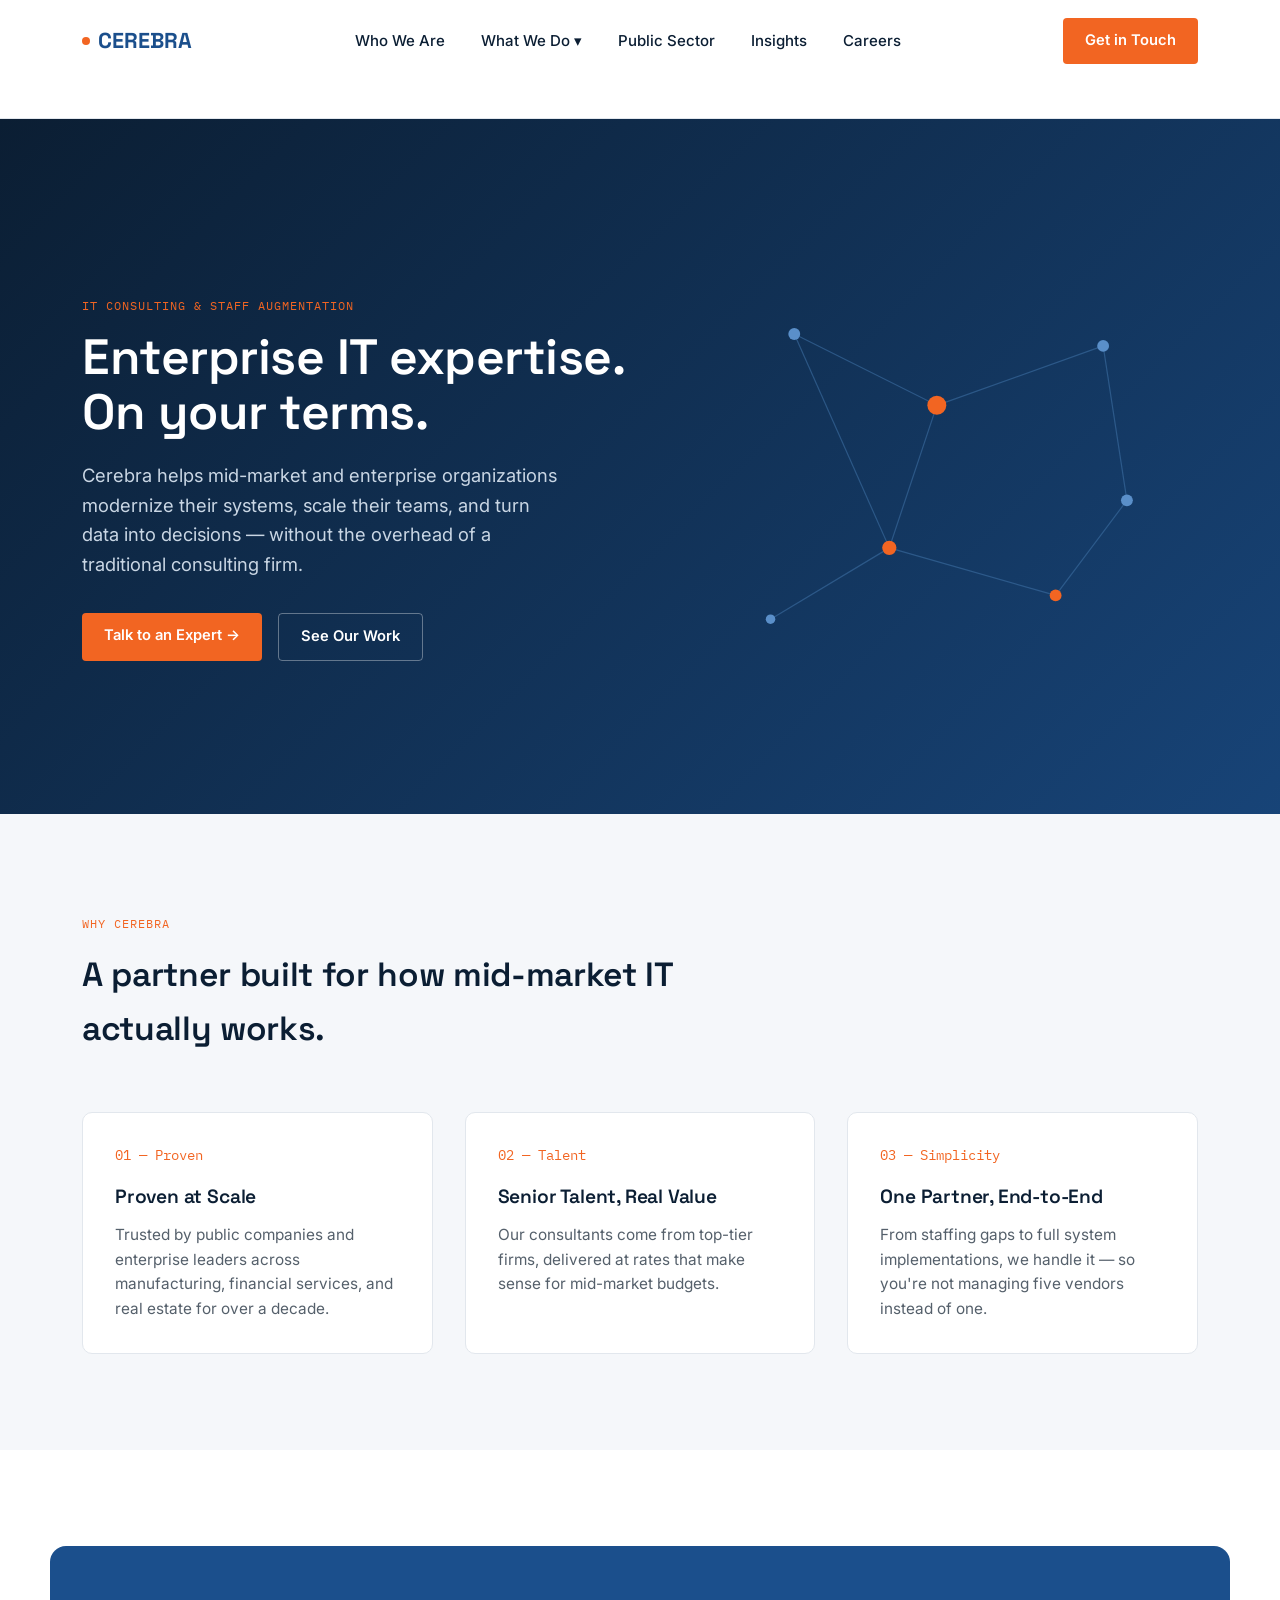
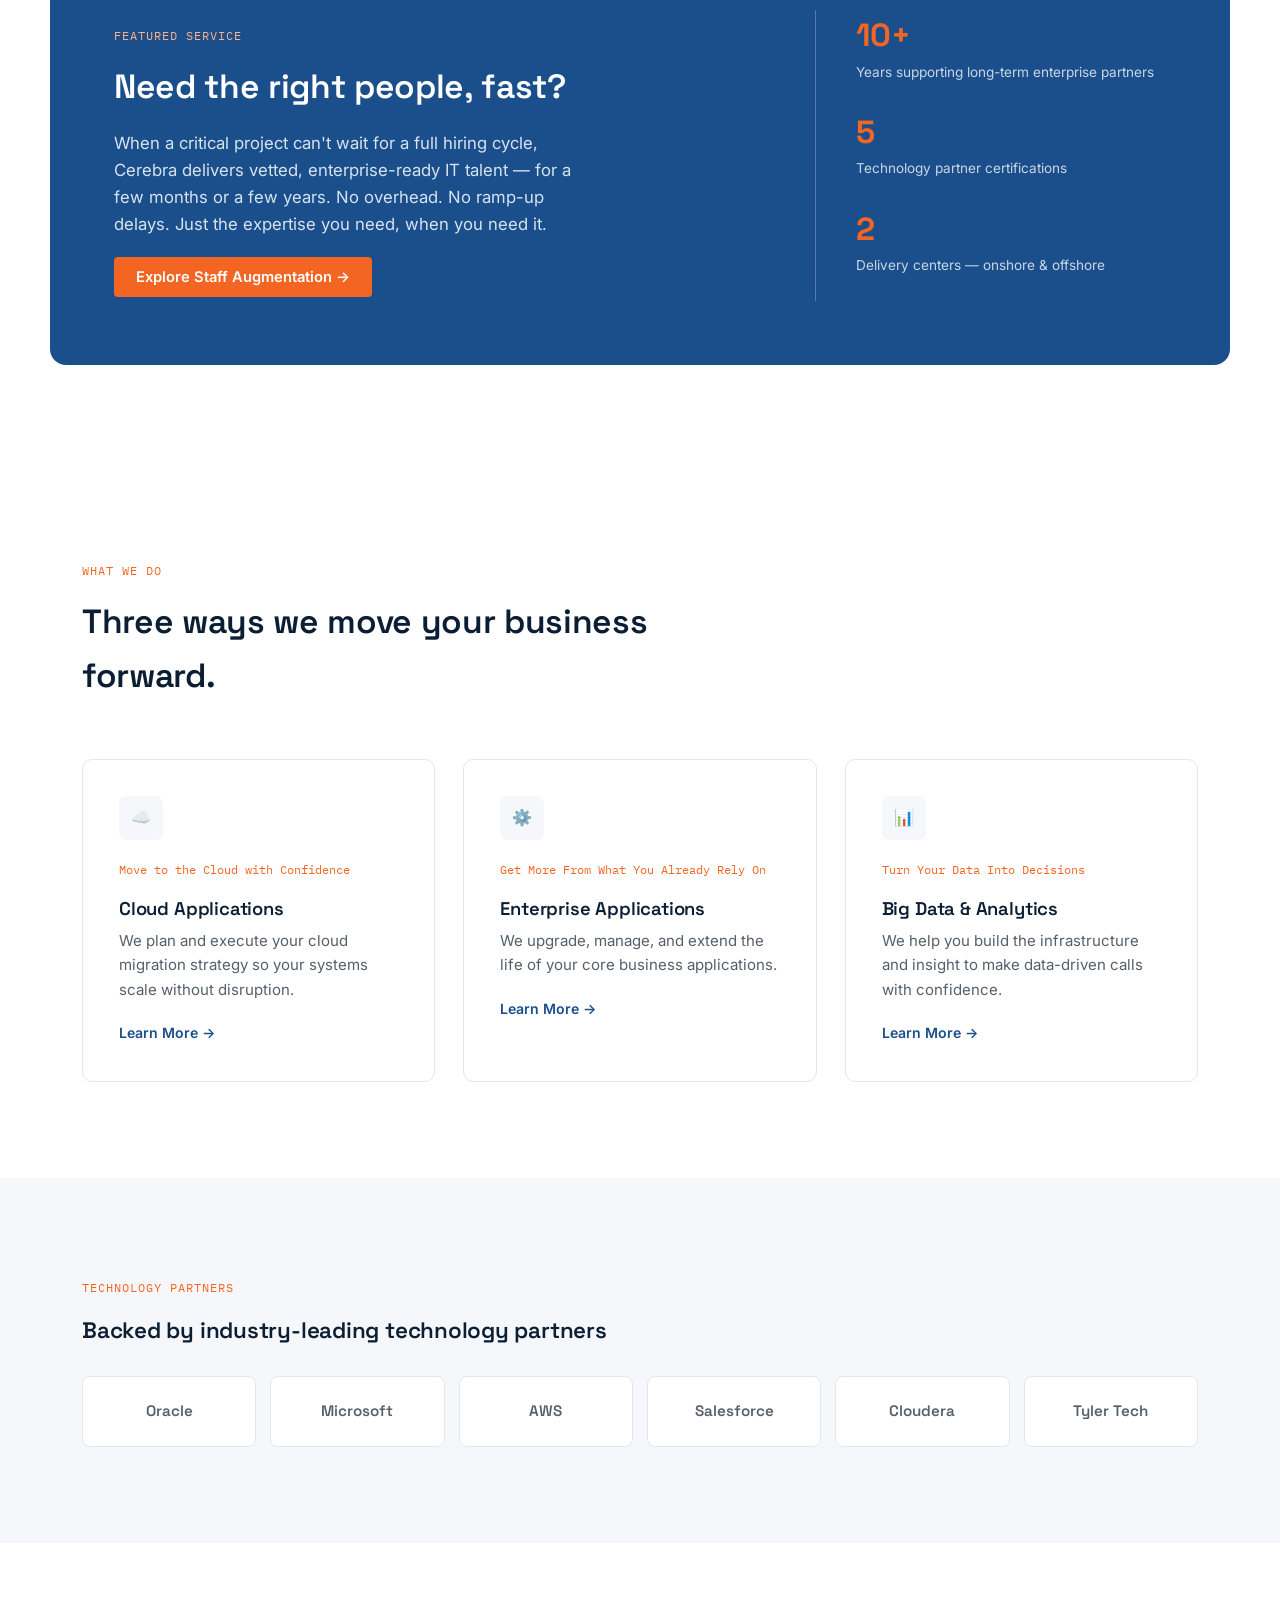
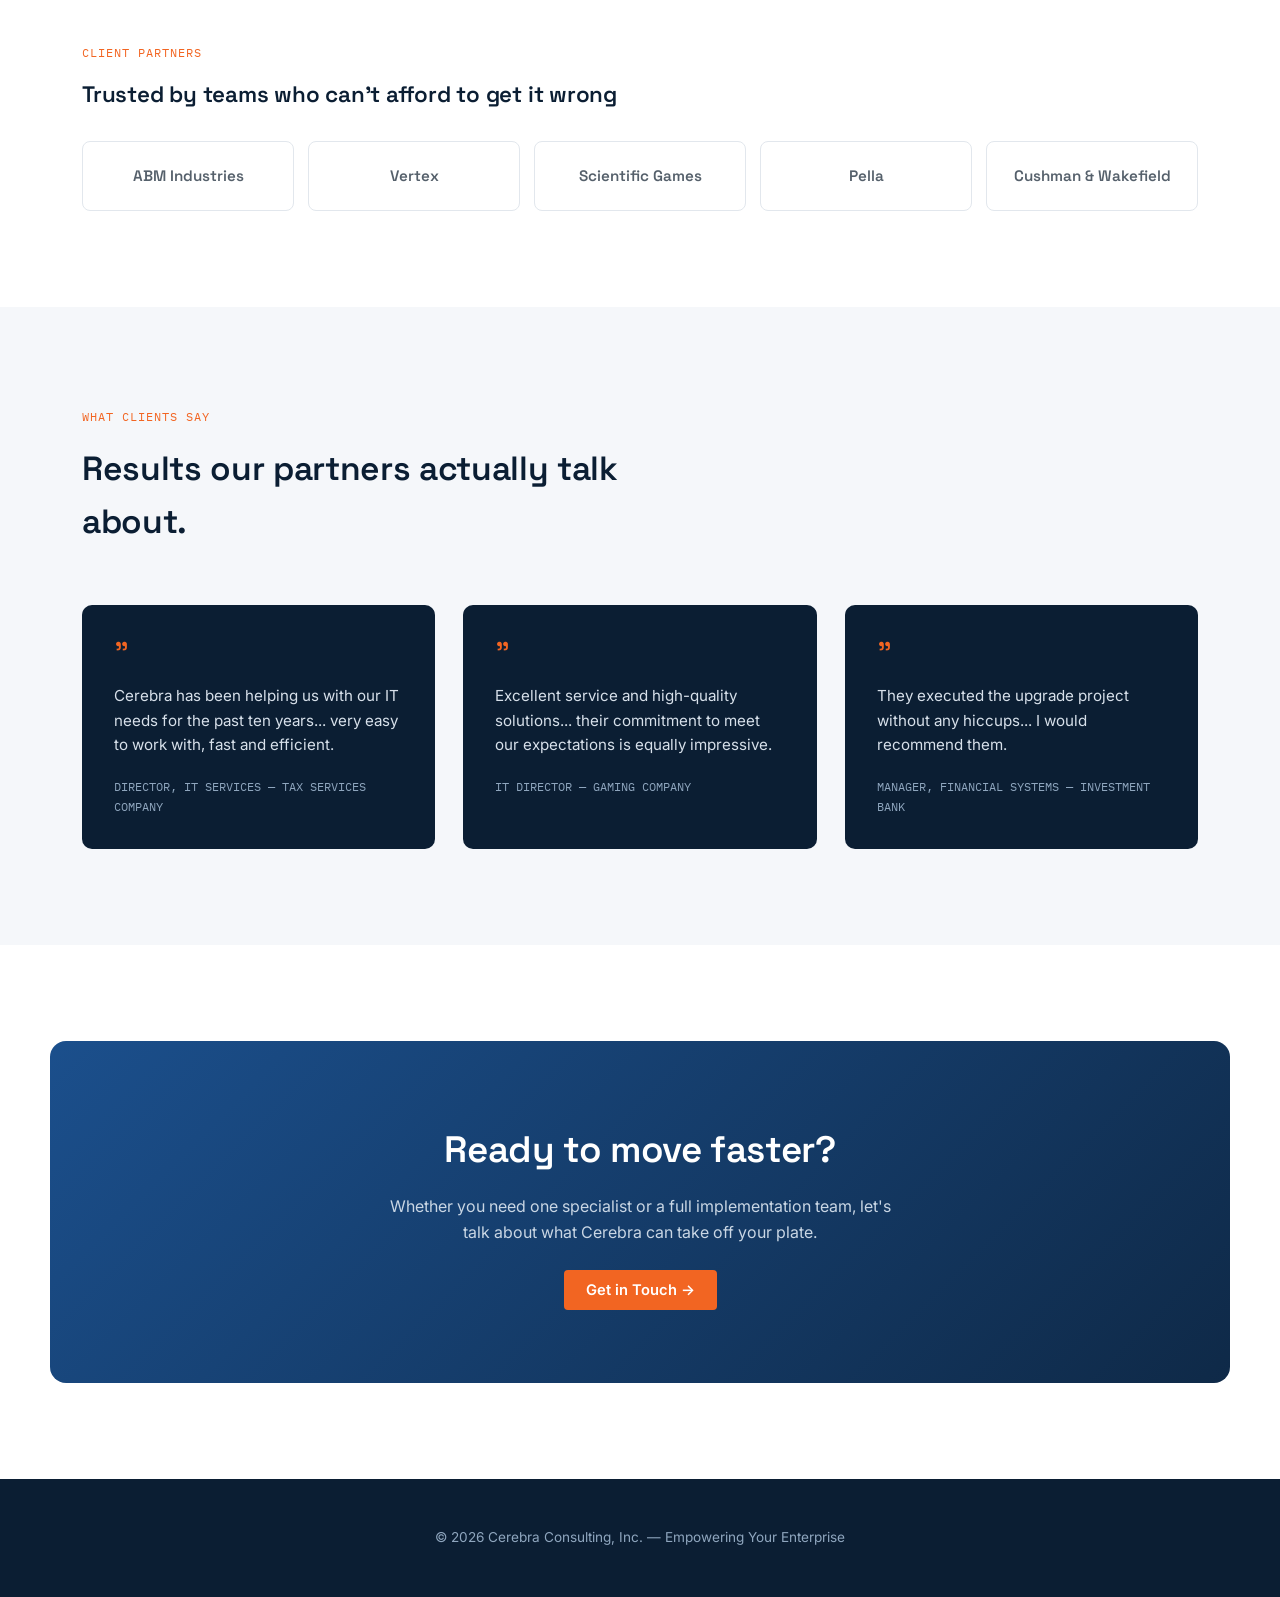
==== index.html @ 01a9248c "Add files via upload" ====
<!DOCTYPE html>
<html lang="en">
<head>
<meta charset="UTF-8">
<meta name="viewport" content="width=device-width, initial-scale=1.0">
<title>Cerebra Consulting — Enterprise IT Expertise. On Your Terms.</title>
<link rel="preconnect" href="https://fonts.googleapis.com">
<link href="https://fonts.googleapis.com/css2?family=Space+Grotesk:wght@400;500;600;700&family=Inter:wght@400;500;600&family=IBM+Plex+Mono:wght@400;500&display=swap" rel="stylesheet">
<link rel="stylesheet" href="style.css">
</head>
<body>

<nav>
  <div class="wrap">
    <a href="index.html" class="logo"><span class="dot"></span>CEREBRA</a>
    <div class="navlinks">
      <a href="about.html">Who We Are</a>
      <div>
        <a href="#">What We Do ▾</a>
        <div class="dropdown">
          <div class="dropdown-col">
            <h4>Services</h4>
            <a href="staff-augmentation.html">Staff Augmentation</a>
            <a href="cloud-applications.html">Cloud Applications</a>
            <a href="enterprise-applications.html">Enterprise Applications</a>
            <a href="big-data-analytics.html">Big Data & Analytics</a>
          </div>
          <div class="dropdown-col">
            <h4>Industries</h4>
            <a href="about.html#industries">Manufacturing</a>
            <a href="about.html#industries">Financial Services</a>
            <a href="about.html#industries">Real Estate</a>
            <a href="about.html#industries">Gaming & Entertainment</a>
          </div>
          <div class="dropdown-col">
            <h4>Partners</h4>
            <a href="index.html#partners">Oracle</a>
            <a href="index.html#partners">Microsoft</a>
            <a href="index.html#partners">AWS</a>
            <a href="index.html#partners">Salesforce</a>
          </div>
        </div>
      </div>
      <a href="public-sector.html">Public Sector</a>
      <a href="index.html#insights">Insights</a>
      <a href="about.html#careers">Careers</a>
    </div>
    <a href="contact.html" class="cta-btn" style="margin-right:0;">Get in Touch</a>
    <button class="hamburger" id="hamburgerBtn" aria-label="Open menu">
      <span></span><span></span><span></span>
    </button>
  </div>
  <div class="wrap">
    <div class="mobile-panel" id="mobilePanel">
      <a href="about.html">Who We Are</a>
      <a href="staff-augmentation.html">Staff Augmentation</a>
      <a href="cloud-applications.html">Cloud Applications</a>
      <a href="enterprise-applications.html">Enterprise Applications</a>
      <a href="big-data-analytics.html">Big Data & Analytics</a>
      <a href="public-sector.html">Public Sector</a>
      <a href="contact.html">Contact</a>
      <a href="contact.html" class="cta-btn">Get in Touch</a>
    </div>
  </div>
</nav>
<script>
  document.getElementById('hamburgerBtn').addEventListener('click', function(){
    document.getElementById('mobilePanel').classList.toggle('open');
  });
</script>

<section class="hero">
  <div class="wrap">
    <div>
      <span class="eyebrow">IT Consulting &amp; Staff Augmentation</span>
      <h1>Enterprise IT expertise.<br>On your terms.</h1>
      <p>Cerebra helps mid-market and enterprise organizations modernize their systems, scale their teams, and turn data into decisions — without the overhead of a traditional consulting firm.</p>
      <div class="hero-ctas">
        <a href="contact.html" class="cta-btn">Talk to an Expert →</a>
        <a href="about.html" class="btn-secondary">See Our Work</a>
      </div>
    </div>
    <svg id="network" viewBox="0 0 400 400" xmlns="http://www.w3.org/2000/svg">
      <g stroke="#3D6FA3" stroke-width="1" opacity="0.6">
        <line x1="60" y1="80" x2="180" y2="140"/>
        <line x1="180" y1="140" x2="320" y2="90"/>
        <line x1="180" y1="140" x2="140" y2="260"/>
        <line x1="140" y1="260" x2="280" y2="300"/>
        <line x1="140" y1="260" x2="40" y2="320"/>
        <line x1="280" y1="300" x2="340" y2="220"/>
        <line x1="320" y1="90" x2="340" y2="220"/>
        <line x1="60" y1="80" x2="140" y2="260"/>
      </g>
      <g fill="#F26522">
        <circle cx="180" cy="140" r="7"><animate attributeName="r" values="7;9;7" dur="3s" repeatCount="indefinite"/></circle>
        <circle cx="140" cy="260" r="6"/>
        <circle cx="280" cy="300" r="5"/>
      </g>
      <g fill="#5A8FC9">
        <circle cx="60" cy="80" r="5"/>
        <circle cx="320" cy="90" r="5"/>
        <circle cx="340" cy="220" r="5"/>
        <circle cx="40" cy="320" r="4"/>
      </g>
    </svg>
  </div>
</section>

<section class="pillars">
  <div class="wrap">
    <div class="section-head">
      <span class="eyebrow">Why Cerebra</span>
      <h2>A partner built for how mid-market IT actually works.</h2>
    </div>
    <div class="pillar-grid">
      <div class="pillar">
        <div class="pillar-num">01 — Proven</div>
        <h3>Proven at Scale</h3>
        <p>Trusted by public companies and enterprise leaders across manufacturing, financial services, and real estate for over a decade.</p>
      </div>
      <div class="pillar">
        <div class="pillar-num">02 — Talent</div>
        <h3>Senior Talent, Real Value</h3>
        <p>Our consultants come from top-tier firms, delivered at rates that make sense for mid-market budgets.</p>
      </div>
      <div class="pillar">
        <div class="pillar-num">03 — Simplicity</div>
        <h3>One Partner, End-to-End</h3>
        <p>From staffing gaps to full system implementations, we handle it — so you're not managing five vendors instead of one.</p>
      </div>
    </div>
  </div>
</section>

<section>
  <div class="staffaug">
    <div>
      <span class="eyebrow" style="color:#FFB088;">Featured Service</span>
      <h2>Need the right people, fast?</h2>
      <p>When a critical project can't wait for a full hiring cycle, Cerebra delivers vetted, enterprise-ready IT talent — for a few months or a few years. No overhead. No ramp-up delays. Just the expertise you need, when you need it.</p>
      <a href="staff-augmentation.html" class="cta-btn">Explore Staff Augmentation →</a>
    </div>
    <div class="staffaug-stats">
      <div class="stat"><div class="num">10+</div><div class="label">Years supporting long-term enterprise partners</div></div>
      <div class="stat"><div class="num">5</div><div class="label">Technology partner certifications</div></div>
      <div class="stat"><div class="num">2</div><div class="label">Delivery centers — onshore &amp; offshore</div></div>
    </div>
  </div>
</section>

<section>
  <div class="wrap">
    <div class="section-head">
      <span class="eyebrow">What We Do</span>
      <h2>Three ways we move your business forward.</h2>
    </div>
    <div class="focus-grid">
      <div class="focus-card">
        <div class="focus-icon">☁️</div>
        <span class="focus-tagline">Move to the Cloud with Confidence</span>
        <h3>Cloud Applications</h3>
        <p>We plan and execute your cloud migration strategy so your systems scale without disruption.</p>
        <a href="cloud-applications.html" class="learn">Learn More →</a>
      </div>
      <div class="focus-card">
        <div class="focus-icon">⚙️</div>
        <span class="focus-tagline">Get More From What You Already Rely On</span>
        <h3>Enterprise Applications</h3>
        <p>We upgrade, manage, and extend the life of your core business applications.</p>
        <a href="enterprise-applications.html" class="learn">Learn More →</a>
      </div>
      <div class="focus-card">
        <div class="focus-icon">📊</div>
        <span class="focus-tagline">Turn Your Data Into Decisions</span>
        <h3>Big Data &amp; Analytics</h3>
        <p>We help you build the infrastructure and insight to make data-driven calls with confidence.</p>
        <a href="big-data-analytics.html" class="learn">Learn More →</a>
      </div>
    </div>
  </div>
</section>

<section class="logostrip">
  <div class="wrap">
    <div class="section-head" style="margin-bottom:28px;">
      <span class="eyebrow">Technology Partners</span>
      <h2 style="font-size:1.4rem;">Backed by industry-leading technology partners</h2>
    </div>
    <div class="logo-row">
      <div class="logo-chip">Oracle</div>
      <div class="logo-chip">Microsoft</div>
      <div class="logo-chip">AWS</div>
      <div class="logo-chip">Salesforce</div>
      <div class="logo-chip">Cloudera</div>
      <div class="logo-chip">Tyler Tech</div>
    </div>
  </div>
</section>

<section>
  <div class="wrap">
    <div class="section-head" style="margin-bottom:28px;">
      <span class="eyebrow">Client Partners</span>
      <h2 style="font-size:1.4rem;">Trusted by teams who can't afford to get it wrong</h2>
    </div>
    <div class="logo-row">
      <div class="logo-chip">ABM Industries</div>
      <div class="logo-chip">Vertex</div>
      <div class="logo-chip">Scientific Games</div>
      <div class="logo-chip">Pella</div>
      <div class="logo-chip">Cushman &amp; Wakefield</div>
    </div>
  </div>
</section>

<section class="pillars">
  <div class="wrap">
    <div class="section-head">
      <span class="eyebrow">What Clients Say</span>
      <h2>Results our partners actually talk about.</h2>
    </div>
    <div class="testimonial-grid">
      <div class="testimonial">
        <span class="quote-mark">"</span>
        <p>Cerebra has been helping us with our IT needs for the past ten years... very easy to work with, fast and efficient.</p>
        <div class="who">DIRECTOR, IT SERVICES — TAX SERVICES COMPANY</div>
      </div>
      <div class="testimonial">
        <span class="quote-mark">"</span>
        <p>Excellent service and high-quality solutions... their commitment to meet our expectations is equally impressive.</p>
        <div class="who">IT DIRECTOR — GAMING COMPANY</div>
      </div>
      <div class="testimonial">
        <span class="quote-mark">"</span>
        <p>They executed the upgrade project without any hiccups... I would recommend them.</p>
        <div class="who">MANAGER, FINANCIAL SYSTEMS — INVESTMENT BANK</div>
      </div>
    </div>
  </div>
</section>

<section>
  <div class="final-cta">
    <h2>Ready to move faster?</h2>
    <p>Whether you need one specialist or a full implementation team, let's talk about what Cerebra can take off your plate.</p>
    <a href="contact.html" class="cta-btn">Get in Touch →</a>
  </div>
</section>

<footer>
  <div class="wrap">© 2026 Cerebra Consulting, Inc. — Empowering Your Enterprise</div>
</footer>

</body>
</html>
---- style.css ----
:root{
    --ink:#0B1E33;
    --blue:#1B4F8C;
    --blue-light:#2E6BB0;
    --orange:#F26522;
    --mist:#F5F7FA;
    --slate:#55606B;
    --white:#FFFFFF;
    --line:#E2E7ED;
  }
  *{box-sizing:border-box; margin:0; padding:0;}
  body{
    font-family:'Inter', sans-serif;
    color:var(--ink);
    background:var(--white);
    line-height:1.6;
    -webkit-font-smoothing:antialiased;
  }
  h1,h2,h3{
    font-family:'Space Grotesk', sans-serif;
    font-weight:600;
    letter-spacing:-0.01em;
  }
  .eyebrow{
    font-family:'IBM Plex Mono', monospace;
    font-size:0.78rem;
    letter-spacing:0.08em;
    text-transform:uppercase;
    color:var(--orange);
    margin-bottom:0.9rem;
    display:inline-block;
  }
  a{color:inherit; text-decoration:none;}
  .wrap{max-width:1180px; margin:0 auto; padding:0 32px;}
  section{padding:96px 0;}

  /* NAV */
  nav{
    position:sticky; top:0; z-index:50;
    background:rgba(255,255,255,0.92);
    backdrop-filter:blur(10px);
    border-bottom:1px solid var(--line);
  }
  nav .wrap{display:flex; align-items:center; justify-content:space-between; padding-top:18px; padding-bottom:18px;}
  .logo{font-family:'Space Grotesk'; font-weight:700; font-size:1.35rem; color:var(--blue); display:flex; align-items:center; gap:8px;}
  .logo .dot{width:8px; height:8px; border-radius:50%; background:var(--orange); display:inline-block;}
  .navlinks{display:flex; gap:36px; align-items:center; font-size:0.94rem; font-weight:500;}
  .navlinks > div{position:relative; cursor:pointer;}
  .navlinks a:hover{color:var(--blue);}
  .cta-btn{
    background:var(--orange); color:white; padding:11px 22px; border-radius:4px;
    font-weight:600; font-size:0.92rem; white-space:nowrap;
    transition:background 0.15s ease;
  }
  .cta-btn:hover{background:#d9560f;}
  .hamburger{display:none; flex-direction:column; gap:5px; cursor:pointer; background:none; border:none; padding:8px;}
  .hamburger span{width:24px; height:2px; background:var(--ink); display:block;}
  .mobile-panel{
    display:none; flex-direction:column; gap:2px; padding:16px 0 20px; border-top:1px solid var(--line);
  }
  .mobile-panel.open{display:flex;}
  .mobile-panel a{padding:12px 4px; font-weight:500; font-size:0.98rem; border-bottom:1px solid var(--line);}
  .mobile-panel .cta-btn{margin-top:14px; text-align:center;}
  .dropdown{
    display:none; position:absolute; top:calc(100% + 22px); left:50%; transform:translateX(-50%);
    background:var(--ink); color:white; border-radius:8px; padding:28px; min-width:520px;
    box-shadow:0 20px 40px rgba(11,30,51,0.25);
  }
  .navlinks > div:hover .dropdown{display:flex; gap:36px;}
  .dropdown-col h4{font-family:'IBM Plex Mono'; font-size:0.72rem; color:var(--orange); text-transform:uppercase; letter-spacing:0.06em; margin-bottom:14px;}
  .dropdown-col a{display:block; padding:6px 0; font-size:0.92rem; color:#D7E0EA; font-weight:400;}
  .dropdown-col a:hover{color:white;}

  /* HERO */
  .hero{
    background:linear-gradient(135deg, var(--ink) 0%, var(--blue) 130%);
    color:white; position:relative; overflow:hidden; padding:120px 0 100px;
  }
  .hero .wrap{display:grid; grid-template-columns:1.1fr 0.9fr; gap:60px; align-items:center; position:relative; z-index:2;}
  .hero h1{font-size:3.1rem; line-height:1.1; margin-bottom:22px;}
  .hero p{font-size:1.15rem; color:#C9D6E4; max-width:480px; margin-bottom:34px;}
  .hero-ctas{display:flex; gap:16px;}
  .btn-secondary{
    border:1px solid rgba(255,255,255,0.35); padding:11px 22px; border-radius:4px; font-weight:600; font-size:0.92rem;
  }
  .btn-secondary:hover{border-color:white;}
  #network{width:100%; height:100%;}

  /* WHY CEREBRA */
  .pillars{background:var(--mist);}
  .section-head{max-width:640px; margin-bottom:56px;}
  .section-head h2{font-size:2.1rem;}
  .pillar-grid{display:grid; grid-template-columns:repeat(3,1fr); gap:32px;}
  .pillar{background:white; border:1px solid var(--line); border-radius:10px; padding:32px;}
  .pillar-num{font-family:'IBM Plex Mono'; color:var(--orange); font-size:0.85rem; margin-bottom:16px;}
  .pillar h3{font-size:1.2rem; margin-bottom:10px;}
  .pillar p{color:var(--slate); font-size:0.96rem;}

  /* STAFF AUG FEATURE */
  .staffaug{
    background:var(--blue); color:white; border-radius:16px; margin:0 auto;
    max-width:1180px; padding:64px; display:grid; grid-template-columns:1.3fr 0.7fr; gap:48px; align-items:center;
  }
  .staffaug h2{font-size:2.1rem; margin-bottom:16px;}
  .staffaug p{color:#D7E3EF; font-size:1.05rem; margin-bottom:26px; max-width:480px;}
  .staffaug .cta-btn{background:var(--orange);}
  .staffaug-stats{border-left:1px solid rgba(255,255,255,0.25); padding-left:40px;}
  .stat{margin-bottom:24px;}
  .stat .num{font-family:'Space Grotesk'; font-size:2rem; font-weight:700; color:var(--orange);}
  .stat .label{font-size:0.85rem; color:#C9D6E4;}

  /* FOCUS AREAS */
  .focus-grid{display:grid; grid-template-columns:repeat(3,1fr); gap:28px;}
  .focus-card{border:1px solid var(--line); border-radius:10px; padding:36px; transition:box-shadow 0.15s ease, transform 0.15s ease;}
  .focus-card:hover{box-shadow:0 12px 30px rgba(11,30,51,0.08); transform:translateY(-2px);}
  .focus-icon{width:44px; height:44px; border-radius:8px; background:var(--mist); display:flex; align-items:center; justify-content:center; margin-bottom:20px;}
  .focus-card h3{font-size:1.15rem; margin-bottom:6px;}
  .focus-tagline{font-family:'IBM Plex Mono'; font-size:0.78rem; color:var(--orange); margin-bottom:14px; display:block;}
  .focus-card p{color:var(--slate); font-size:0.94rem; margin-bottom:18px;}
  .focus-card .learn{font-size:0.88rem; font-weight:600; color:var(--blue);}

  /* PARTNERS / CLIENTS */
  .logostrip{background:var(--mist);}
  .logo-row{display:flex; flex-wrap:wrap; gap:14px; justify-content:space-between;}
  .logo-chip{
    flex:1; min-width:150px; text-align:center; padding:22px 10px; background:white; border:1px solid var(--line); border-radius:8px;
    font-family:'Space Grotesk'; font-weight:600; color:var(--slate); font-size:0.95rem;
  }

  /* TESTIMONIALS */
  .testimonial-grid{display:grid; grid-template-columns:repeat(3,1fr); gap:28px;}
  .testimonial{background:var(--ink); color:white; border-radius:10px; padding:32px;}
  .testimonial .quote-mark{color:var(--orange); font-family:'Space Grotesk'; font-size:2.2rem; line-height:1; margin-bottom:12px; display:block;}
  .testimonial p{color:#D7E0EA; font-size:0.95rem; margin-bottom:20px;}
  .testimonial .who{font-family:'IBM Plex Mono'; font-size:0.78rem; color:#8FA6BE;}

  /* FINAL CTA */
  .final-cta{
    background:linear-gradient(135deg, var(--blue) 0%, var(--ink) 130%); color:white; text-align:center; border-radius:16px;
    margin:0 auto; max-width:1180px; padding:80px 40px;
  }
  .final-cta h2{font-size:2.3rem; margin-bottom:14px;}
  .final-cta p{color:#C9D6E4; max-width:520px; margin:0 auto 32px;}

  footer{background:var(--ink); color:#8FA6BE; padding:48px 0; font-size:0.85rem; text-align:center;}

  @media (max-width:900px){
    .navlinks{display:none;}
    .hamburger{display:flex;}
    .hero .wrap{grid-template-columns:1fr;}
    .hero #network{display:none;}
    .pillar-grid, .focus-grid, .testimonial-grid{grid-template-columns:1fr;}
    .staffaug{grid-template-columns:1fr; padding:40px;}
    .staffaug-stats{border-left:none; padding-left:0; border-top:1px solid rgba(255,255,255,0.25); padding-top:24px;}
    .hero h1{font-size:2.2rem;}
  }

/* SUBPAGE STYLES */
.page-hero{
  background:linear-gradient(135deg, var(--ink) 0%, var(--blue) 130%);
  color:white; padding:80px 0 70px;
}
.page-hero .eyebrow{color:#FFB088;}
.page-hero h1{font-size:2.6rem; margin-bottom:16px; max-width:680px;}
.page-hero p{color:#C9D6E4; font-size:1.1rem; max-width:600px;}
.breadcrumb{font-family:'IBM Plex Mono'; font-size:0.78rem; color:#9FB4CB; margin-bottom:20px;}
.breadcrumb a{color:#C9D6E4;}
.breadcrumb a:hover{color:white;}

.content-block{max-width:760px;}
.content-block h2{font-size:1.7rem; margin:40px 0 16px;}
.content-block h2:first-child{margin-top:0;}
.content-block p{color:var(--slate); font-size:1.02rem; margin-bottom:16px;}
.content-block ul{margin:0 0 20px 20px; color:var(--slate);}
.content-block li{margin-bottom:8px;}

.two-col{display:grid; grid-template-columns:1fr 1fr; gap:48px; align-items:start;}
.side-card{background:var(--mist); border-radius:10px; padding:28px; border:1px solid var(--line);}
.side-card h3{font-size:1.05rem; margin-bottom:14px;}
.side-card ul{list-style:none; margin:0;}
.side-card li{padding:9px 0; border-bottom:1px solid var(--line); font-size:0.92rem; color:var(--slate);}
.side-card li:last-child{border-bottom:none;}

.people-grid{display:grid; grid-template-columns:repeat(3,1fr); gap:24px;}
.person-card{text-align:center;}
.person-avatar{width:88px; height:88px; border-radius:50%; background:var(--mist); margin:0 auto 14px; display:flex; align-items:center; justify-content:center; font-family:'Space Grotesk'; font-weight:700; font-size:1.4rem; color:var(--blue); border:2px solid var(--line);}
.person-card h4{font-size:1rem; margin-bottom:4px;}
.person-card .role{font-size:0.85rem; color:var(--slate);}

.mini-cta{
  background:var(--mist); border-radius:10px; padding:32px; margin-top:32px; display:flex; align-items:center; justify-content:space-between; gap:20px; flex-wrap:wrap;
}
.mini-cta p{margin:0; font-weight:500; color:var(--ink);}

.contact-grid{display:grid; grid-template-columns:1fr 1fr; gap:56px;}
.contact-info h3{font-size:1.1rem; margin-bottom:6px; margin-top:26px;}
.contact-info h3:first-child{margin-top:0;}
.contact-info p{color:var(--slate); font-size:0.96rem;}
.form-field{margin-bottom:18px;}
.form-field label{display:block; font-size:0.85rem; font-weight:600; margin-bottom:6px;}
.form-field input, .form-field select, .form-field textarea{
  width:100%; padding:11px 14px; border:1px solid var(--line); border-radius:6px; font-family:'Inter'; font-size:0.95rem;
}
.form-field textarea{resize:vertical; min-height:110px;}
.submit-btn{
  background:var(--orange); color:white; border:none; padding:13px 28px; border-radius:4px; font-weight:600; font-size:0.95rem; cursor:pointer; width:100%;
}

@media (max-width:900px){
  .two-col, .contact-grid{grid-template-columns:1fr;}
  .people-grid{grid-template-columns:1fr 1fr;}
  .page-hero h1{font-size:2rem;}
}
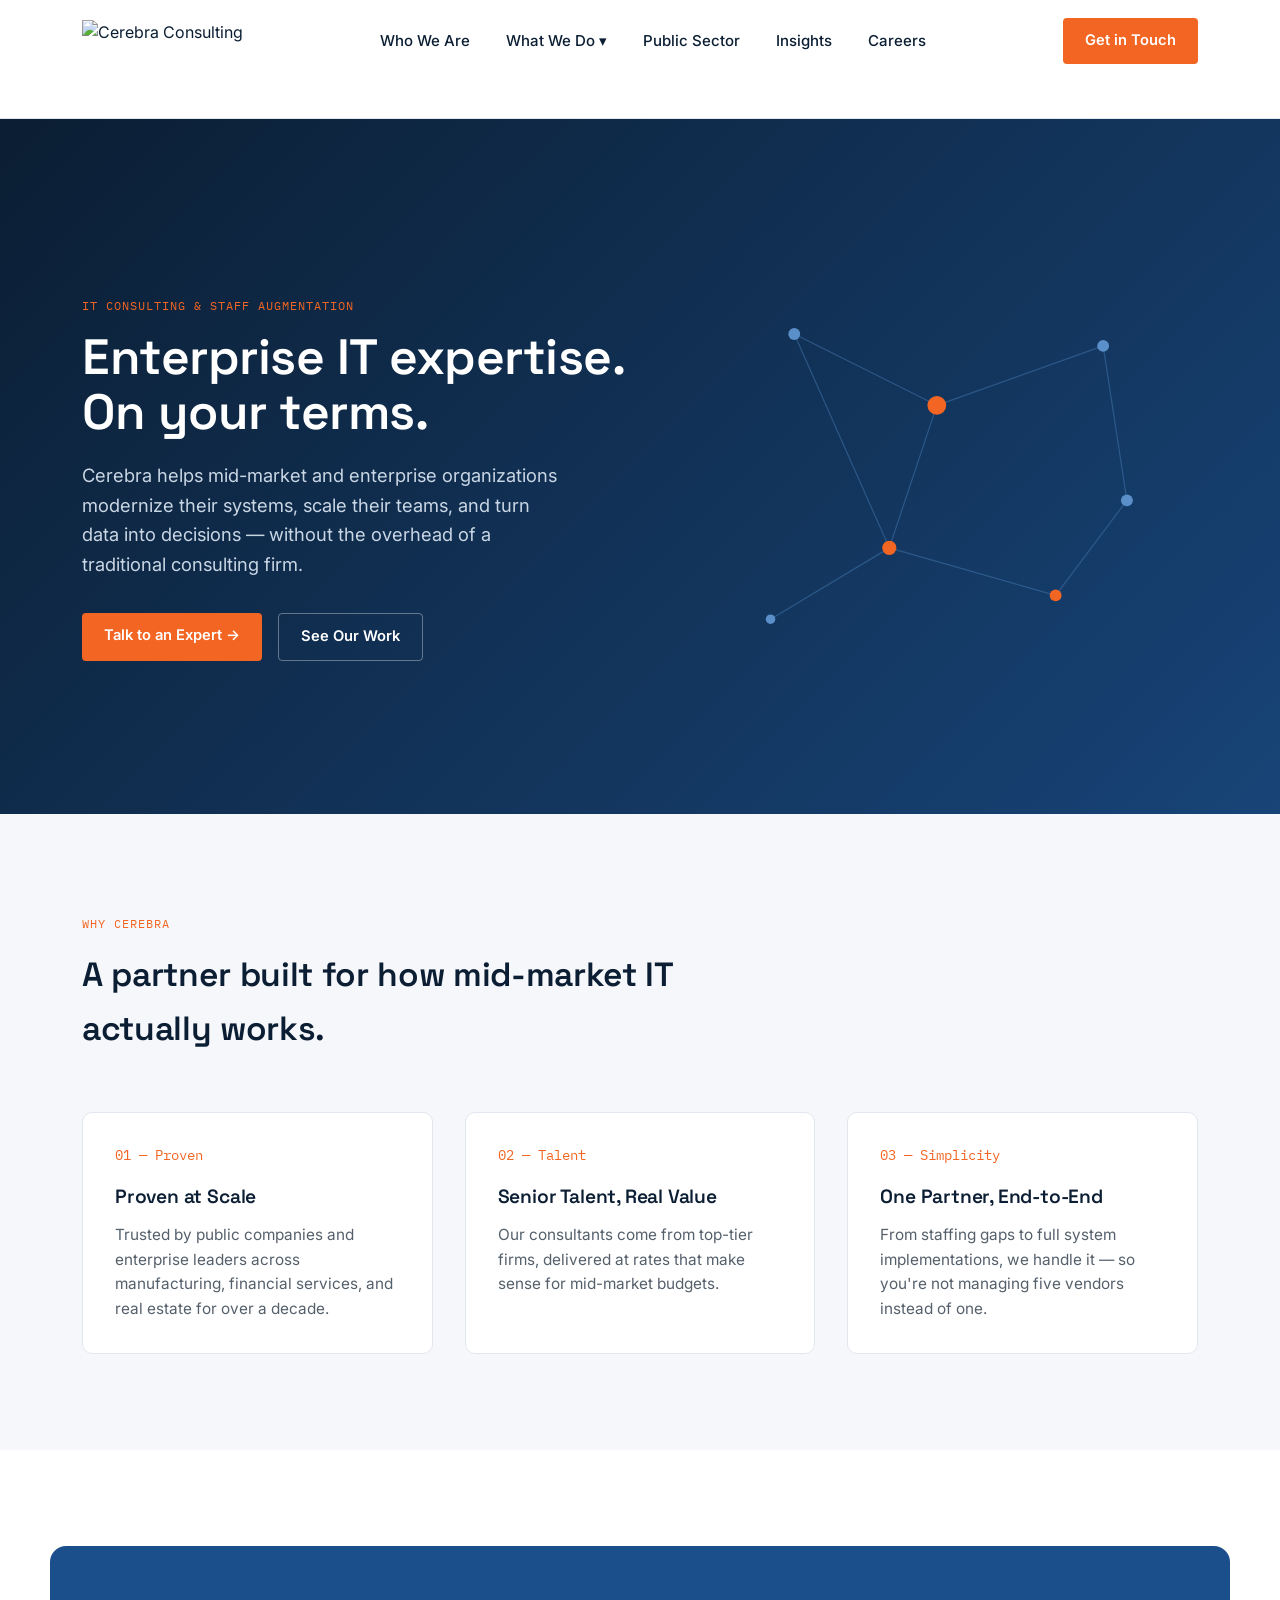
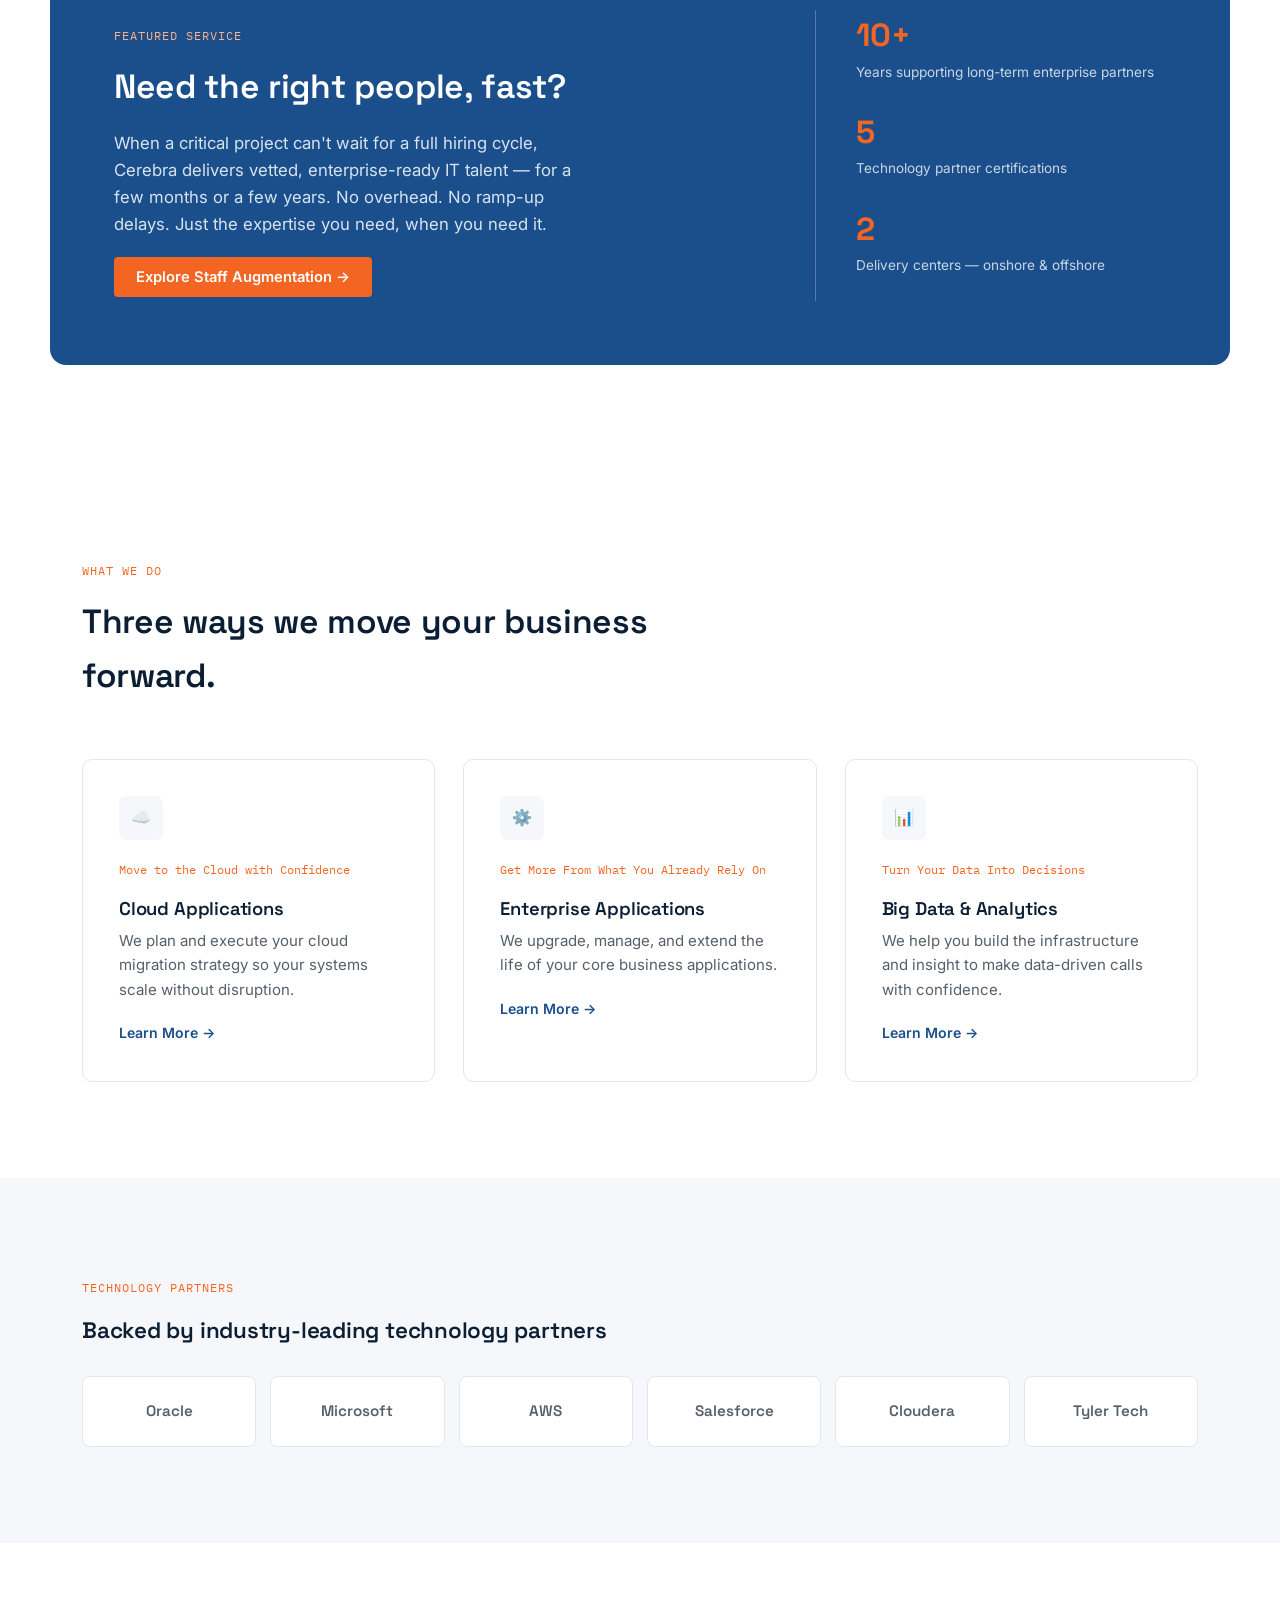
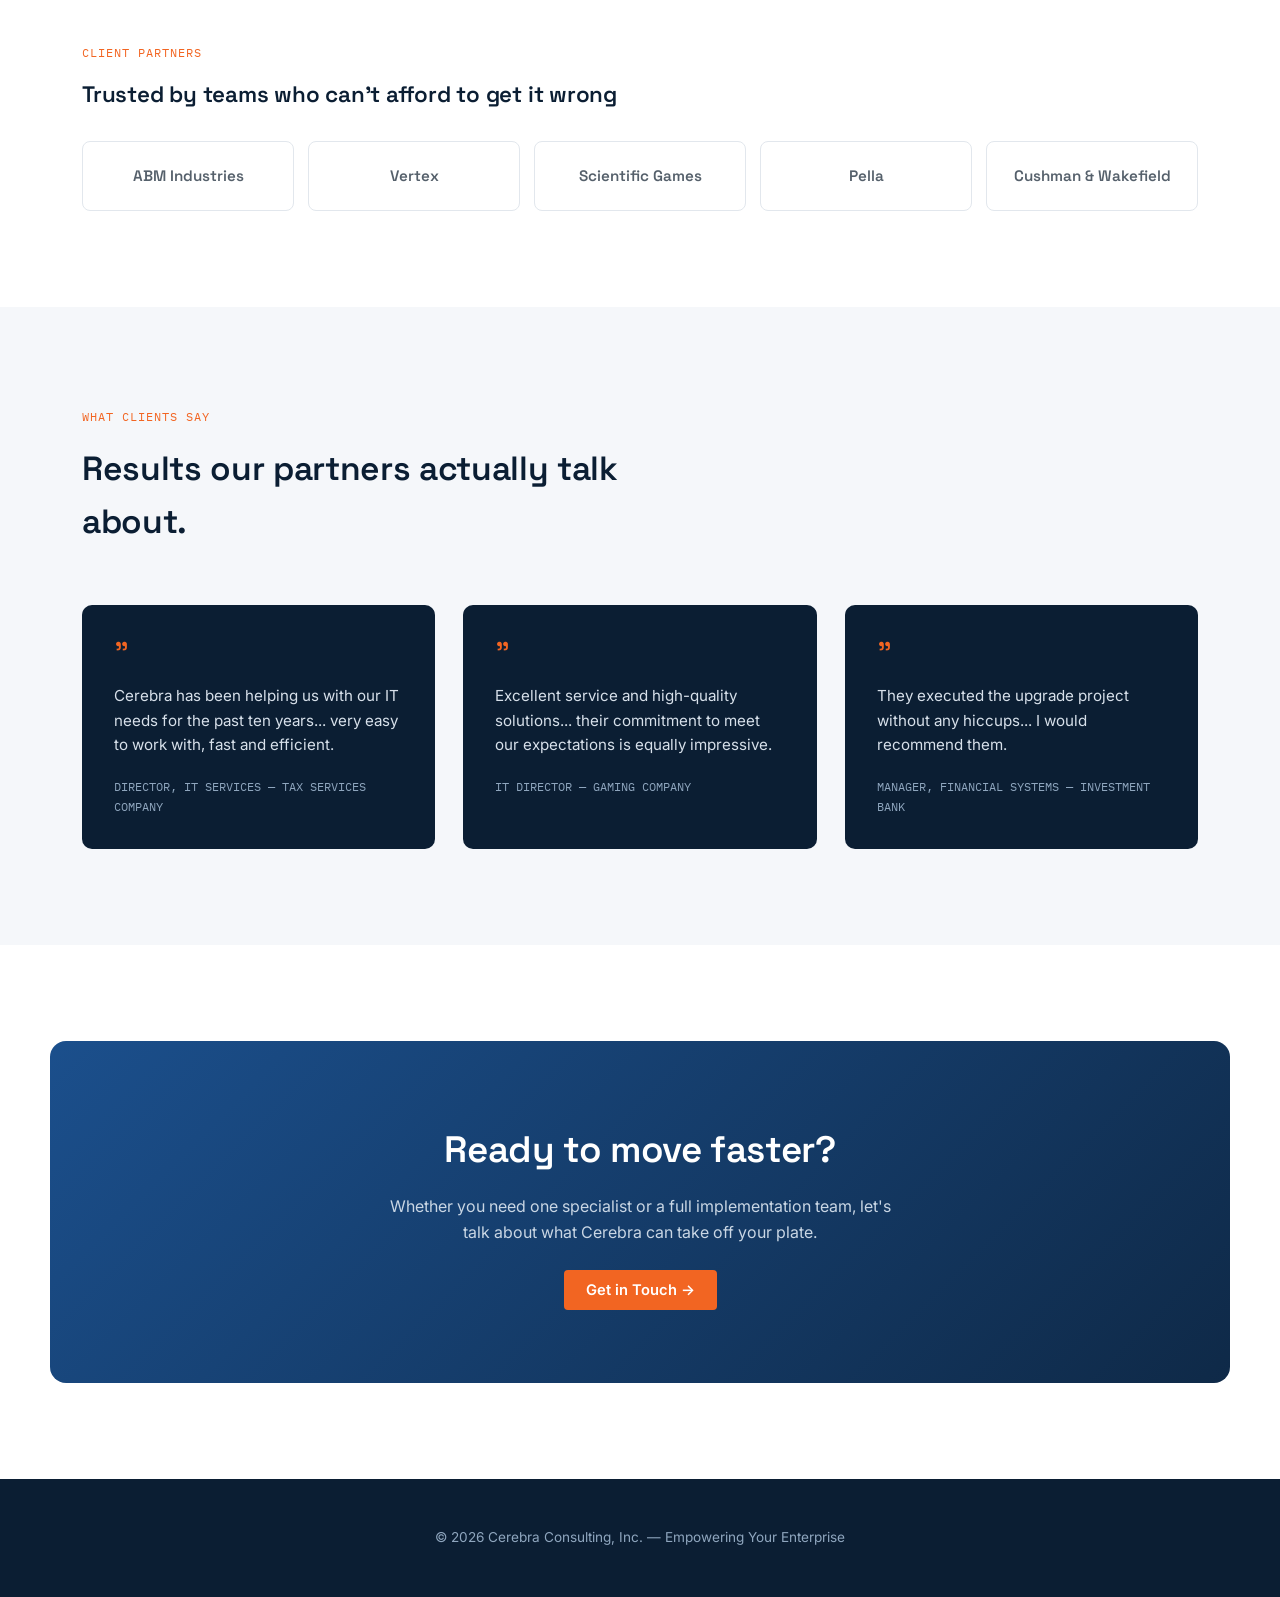
==== commit 04b5d92b: "Add files via upload" ====
--- a/index.html
+++ b/index.html
@@ -12,12 +12,12 @@
 
 <nav>
   <div class="wrap">
-    <a href="index.html" class="logo"><span class="dot"></span>CEREBRA</a>
+    <a href="index.html" class="logo"><img src="images/cerebra-logo.png" alt="Cerebra Consulting"></a>
     <div class="navlinks">
       <a href="about.html">Who We Are</a>
       <div>
         <a href="#">What We Do ▾</a>
-        <div class="dropdown">
+        <div class="dropdown"><div class="dropdown-inner">
           <div class="dropdown-col">
             <h4>Services</h4>
             <a href="staff-augmentation.html">Staff Augmentation</a>
@@ -38,7 +38,7 @@
             <a href="index.html#partners">Microsoft</a>
             <a href="index.html#partners">AWS</a>
             <a href="index.html#partners">Salesforce</a>
-          </div>
+          </div></div>
         </div>
       </div>
       <a href="public-sector.html">Public Sector</a>
--- a/style.css
+++ b/style.css
@@ -42,8 +42,8 @@
     border-bottom:1px solid var(--line);
   }
   nav .wrap{display:flex; align-items:center; justify-content:space-between; padding-top:18px; padding-bottom:18px;}
-  .logo{font-family:'Space Grotesk'; font-weight:700; font-size:1.35rem; color:var(--blue); display:flex; align-items:center; gap:8px;}
-  .logo .dot{width:8px; height:8px; border-radius:50%; background:var(--orange); display:inline-block;}
+  .logo{display:flex; align-items:center;}
+  .logo img{height:42px; width:auto; display:block;}
   .navlinks{display:flex; gap:36px; align-items:center; font-size:0.94rem; font-weight:500;}
   .navlinks > div{position:relative; cursor:pointer;}
   .navlinks a:hover{color:var(--blue);}
@@ -62,11 +62,14 @@
   .mobile-panel a{padding:12px 4px; font-weight:500; font-size:0.98rem; border-bottom:1px solid var(--line);}
   .mobile-panel .cta-btn{margin-top:14px; text-align:center;}
   .dropdown{
-    display:none; position:absolute; top:calc(100% + 22px); left:50%; transform:translateX(-50%);
+    display:none; position:absolute; top:100%; left:50%; transform:translateX(-50%);
+    padding-top:22px;
+  }
+  .dropdown-inner{
     background:var(--ink); color:white; border-radius:8px; padding:28px; min-width:520px;
-    box-shadow:0 20px 40px rgba(11,30,51,0.25);
-  }
-  .navlinks > div:hover .dropdown{display:flex; gap:36px;}
+    box-shadow:0 20px 40px rgba(11,30,51,0.25); display:flex; gap:36px;
+  }
+  .navlinks > div:hover .dropdown{display:block;}
   .dropdown-col h4{font-family:'IBM Plex Mono'; font-size:0.72rem; color:var(--orange); text-transform:uppercase; letter-spacing:0.06em; margin-bottom:14px;}
   .dropdown-col a{display:block; padding:6px 0; font-size:0.92rem; color:#D7E0EA; font-weight:400;}
   .dropdown-col a:hover{color:white;}
